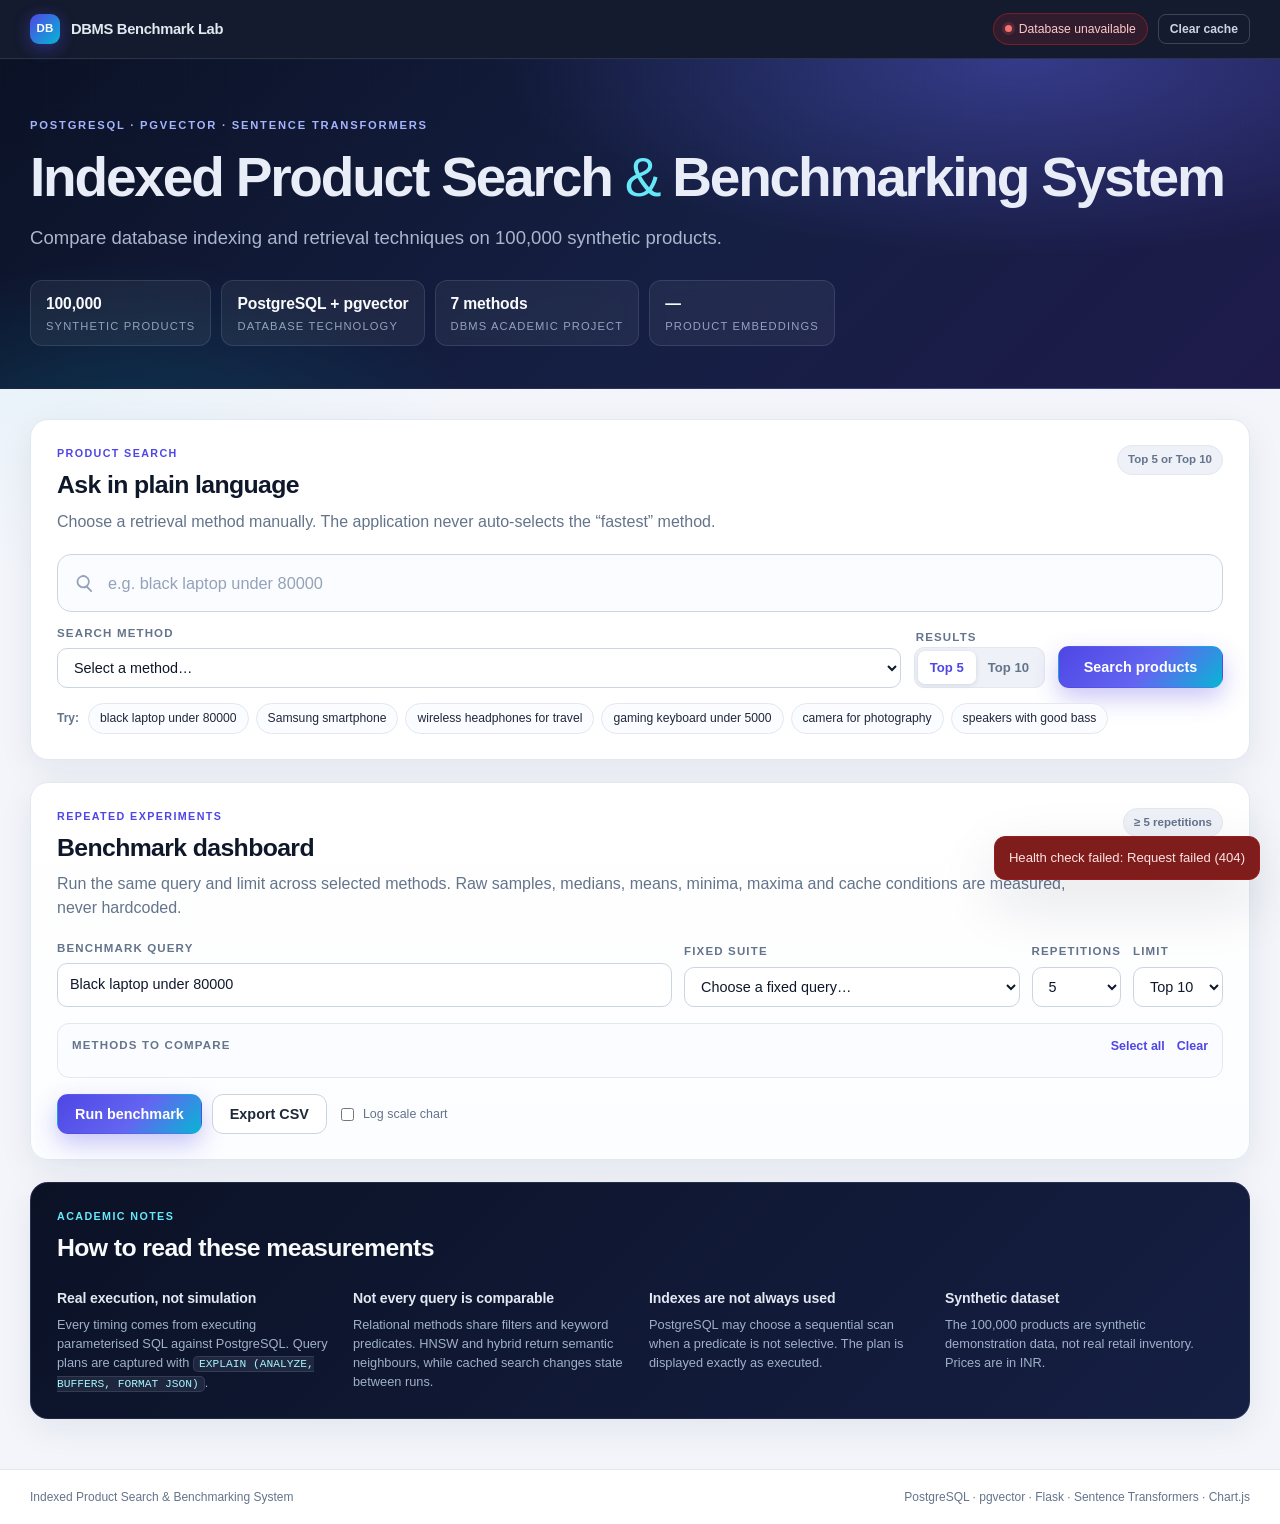
==== templates/index.html @ 807826f1 "Initial commit - Upload complete project" ====
<!DOCTYPE html>
<html lang="en">
<head>
  <meta charset="UTF-8" />
  <meta name="viewport" content="width=device-width, initial-scale=1.0" />
  <title>Indexed Product Search &amp; Benchmarking System</title>
  <meta name="description" content="Compare database indexing and retrieval techniques on 100,000 synthetic products." />
  <link rel="stylesheet" href="/static/css/style.css" />
</head>
<body>
  <div class="topbar">
    <div class="wrap topbar-inner">
      <div class="brand">
        <span class="brand-mark">DB</span>
        <span class="brand-text">DBMS Benchmark Lab</span>
      </div>
      <div class="topbar-right">
        <span id="dbStatus" class="status-pill status-loading">
          <span class="dot"></span> Connecting…
        </span>
        <button id="clearCacheBtn" class="btn btn-ghost btn-small" type="button" title="Clear the application-level search cache">
          Clear cache
        </button>
      </div>
    </div>
  </div>

  <header class="hero">
    <div class="wrap">
      <p class="eyebrow">PostgreSQL · pgvector · Sentence Transformers</p>
      <h1>Indexed Product Search <span>&amp;</span> Benchmarking System</h1>
      <p class="subtitle">
        Compare database indexing and retrieval techniques on 100,000 synthetic products.
      </p>
      <div class="hero-stats" id="heroStats">
        <div class="hero-stat"><strong id="statProducts">100,000</strong><span>synthetic products</span></div>
        <div class="hero-stat"><strong>PostgreSQL + pgvector</strong><span>database technology</span></div>
        <div class="hero-stat"><strong>7 methods</strong><span>DBMS academic project</span></div>
        <div class="hero-stat"><strong id="statEmbedded">—</strong><span>product embeddings</span></div>
      </div>
    </div>
  </header>

  <main class="wrap">
    <!-- SEARCH -->
    <section class="panel search-panel" aria-labelledby="searchTitle">
      <div class="panel-heading">
        <div>
          <p class="section-kicker">Product search</p>
          <h2 id="searchTitle">Ask in plain language</h2>
          <p class="muted">Choose a retrieval method manually. The application never auto-selects the “fastest” method.</p>
        </div>
        <span class="pill pill-soft">Top 5 or Top 10</span>
      </div>

      <form id="searchForm" class="search-form" autocomplete="off">
        <div class="search-input-wrap">
          <svg class="search-icon" viewBox="0 0 24 24" aria-hidden="true"><path d="M10.5 18a7.5 7.5 0 1 1 5.3-2.2L21 21l-1.5 1.5-5.2-5.2A7.5 7.5 0 0 1 10.5 18Zm0-2a5.5 5.5 0 1 0 0-11 5.5 5.5 0 0 0 0 11Z"/></svg>
          <input id="queryInput" name="query" type="text" maxlength="500"
                 placeholder="e.g. black laptop under 80000" aria-label="Natural-language product query" />
        </div>

        <div class="search-controls">
          <label class="field">
            <span class="field-label">Search method</span>
            <select id="methodSelect" name="method" required>
              <option value="">Select a method…</option>
            </select>
          </label>

          <fieldset class="field limit-field">
            <legend class="field-label">Results</legend>
            <div class="segmented" role="radiogroup" aria-label="Result limit">
              <label><input type="radio" name="limit" value="5" checked /><span>Top 5</span></label>
              <label><input type="radio" name="limit" value="10" /><span>Top 10</span></label>
            </div>
          </fieldset>

          <button id="searchBtn" class="btn btn-primary" type="submit">
            <span class="btn-label">Search products</span>
            <span class="spinner" hidden></span>
          </button>
        </div>
      </form>

      <div class="examples" aria-label="Example queries">
        <span class="examples-label">Try:</span>
        <button class="chip example" type="button">black laptop under 80000</button>
        <button class="chip example" type="button">Samsung smartphone</button>
        <button class="chip example" type="button">wireless headphones for travel</button>
        <button class="chip example" type="button">gaming keyboard under 5000</button>
        <button class="chip example" type="button">camera for photography</button>
        <button class="chip example" type="button">speakers with good bass</button>
      </div>

      <div id="methodHint" class="method-hint" hidden>
        <div class="method-hint-title"><span id="methodHintName"></span><span id="methodHintIndex" class="pill pill-index"></span></div>
        <p id="methodHintText"></p>
      </div>
    </section>

    <div id="searchError" class="alert alert-error" hidden role="alert"></div>

    <!-- SEARCH PERFORMANCE -->
    <section id="performanceSection" class="panel" hidden aria-labelledby="perfTitle">
      <div class="panel-heading compact">
        <div>
          <p class="section-kicker">Actual measurement</p>
          <h2 id="perfTitle">Search performance</h2>
        </div>
        <div id="cacheBadge" class="pill" hidden></div>
      </div>
      <div class="metric-grid" id="metricGrid"></div>
      <div id="parsedFilters" class="filter-strip"></div>
      <div id="searchWarnings" class="warning-list" hidden></div>
    </section>

    <!-- RESULTS -->
    <section id="resultsSection" class="panel" hidden aria-labelledby="resultsTitle">
      <div class="panel-heading compact">
        <div>
          <p class="section-kicker">Retrieved records</p>
          <h2 id="resultsTitle">Product results</h2>
        </div>
        <span id="resultCount" class="pill pill-soft"></span>
      </div>
      <div id="productGrid" class="product-grid"></div>
    </section>

    <!-- TECHNICAL DETAILS -->
    <section id="technicalSection" class="panel" hidden aria-labelledby="techTitle">
      <details class="tech-details">
        <summary>
          <div>
            <p class="section-kicker">Under the hood</p>
            <h2 id="techTitle">Technical details: SQL, query plan, indexes, buffers</h2>
          </div>
          <span class="summary-chevron" aria-hidden="true">⌄</span>
        </summary>
        <div id="technicalBody" class="tech-body"></div>
      </details>
    </section>

    <!-- BENCHMARK -->
    <section id="benchmark" class="panel benchmark-panel" aria-labelledby="benchTitle">
      <div class="panel-heading">
        <div>
          <p class="section-kicker">Repeated experiments</p>
          <h2 id="benchTitle">Benchmark dashboard</h2>
          <p class="muted">
            Run the same query and limit across selected methods. Raw samples, medians,
            means, minima, maxima and cache conditions are measured, never hardcoded.
          </p>
        </div>
        <span class="pill pill-soft">≥ 5 repetitions</span>
      </div>

      <form id="benchmarkForm" class="benchmark-form">
        <div class="benchmark-query-row">
          <label class="field grow">
            <span class="field-label">Benchmark query</span>
            <input id="benchmarkQuery" type="text" maxlength="500" value="Black laptop under 80000" />
          </label>
          <label class="field">
            <span class="field-label">Fixed suite</span>
            <select id="suiteSelect">
              <option value="">Choose a fixed query…</option>
            </select>
          </label>
          <label class="field">
            <span class="field-label">Repetitions</span>
            <select id="repetitions">
              <option value="5" selected>5</option>
              <option value="10">10</option>
              <option value="20">20</option>
            </select>
          </label>
          <label class="field">
            <span class="field-label">Limit</span>
            <select id="benchmarkLimit">
              <option value="5">Top 5</option>
              <option value="10" selected>Top 10</option>
            </select>
          </label>
        </div>

        <div class="benchmark-methods">
          <div class="methods-head">
            <span class="field-label">Methods to compare</span>
            <div class="methods-actions">
              <button id="selectAllMethods" class="link-btn" type="button">Select all</button>
              <button id="clearAllMethods" class="link-btn" type="button">Clear</button>
            </div>
          </div>
          <div id="benchmarkMethodList" class="method-checkbox-grid"></div>
        </div>

        <div class="benchmark-actions">
          <button id="runBenchmarkBtn" class="btn btn-primary" type="submit">
            <span class="btn-label">Run benchmark</span>
            <span class="spinner" hidden></span>
          </button>
          <button id="exportCsvBtn" class="btn btn-secondary" type="button">Export CSV</button>
          <label class="check-inline"><input id="logScale" type="checkbox" /> Log scale chart</label>
          <span id="benchmarkStatus" class="benchmark-status" aria-live="polite"></span>
        </div>
      </form>

      <div id="benchmarkError" class="alert alert-error" hidden role="alert"></div>

      <div id="benchmarkResults" hidden>
        <div class="chart-card">
          <div class="chart-head">
            <div>
              <h3>Execution time by method</h3>
              <p id="chartCaption" class="muted"></p>
            </div>
            <div class="legend-note">Median is the primary comparison statistic</div>
          </div>
          <div class="chart-wrap"><canvas id="benchmarkChart"></canvas></div>
        </div>

        <div class="table-card">
          <div class="chart-head">
            <div>
              <h3>Comparison table</h3>
              <p class="muted">Database execution times in milliseconds. Cache state describes the cached method.</p>
            </div>
          </div>
          <div class="table-scroll">
            <table id="comparisonTable">
              <thead>
                <tr>
                  <th>Method</th>
                  <th class="num">Median</th>
                  <th class="num">Mean</th>
                  <th class="num">Min</th>
                  <th class="num">Max</th>
                  <th class="num">Successful</th>
                  <th>Cache</th>
                  <th>Comparable</th>
                  <th class="num">Overlap</th>
                </tr>
              </thead>
              <tbody></tbody>
            </table>
          </div>
        </div>

        <div id="benchmarkConditions" class="conditions"></div>
        <div id="comparabilityNotes" class="comparability"></div>
      </div>
    </section>

    <section class="panel notes-panel">
      <div class="panel-heading compact">
        <div>
          <p class="section-kicker">Academic notes</p>
          <h2>How to read these measurements</h2>
        </div>
      </div>
      <div class="notes-grid">
        <div><h3>Real execution, not simulation</h3><p>Every timing comes from executing parameterised SQL against PostgreSQL. Query plans are captured with <code>EXPLAIN (ANALYZE, BUFFERS, FORMAT JSON)</code>.</p></div>
        <div><h3>Not every query is comparable</h3><p>Relational methods share filters and keyword predicates. HNSW and hybrid return semantic neighbours, while cached search changes state between runs.</p></div>
        <div><h3>Indexes are not always used</h3><p>PostgreSQL may choose a sequential scan when a predicate is not selective. The plan is displayed exactly as executed.</p></div>
        <div><h3>Synthetic dataset</h3><p>The 100,000 products are synthetic demonstration data, not real retail inventory. Prices are in INR.</p></div>
      </div>
    </section>
  </main>

  <footer class="footer">
    <div class="wrap footer-inner">
      <span>Indexed Product Search &amp; Benchmarking System</span>
      <span>PostgreSQL · pgvector · Flask · Sentence Transformers · Chart.js</span>
    </div>
  </footer>

  <div id="toast" class="toast" hidden></div>

  <script src="/static/vendor/chart.umd.min.js"></script>
  <script src="/static/js/app.js"></script>
</body>
</html>
---- static/css/style.css ----
:root {
  --bg: #f3f5fb;
  --bg-soft: #eef1f8;
  --card: #ffffff;
  --ink: #0f172a;
  --ink-2: #1e293b;
  --muted: #64748b;
  --muted-2: #94a3b8;
  --line: #e2e8f0;
  --line-strong: #cbd5e1;
  --primary: #4f46e5;
  --primary-dark: #3730a3;
  --primary-soft: #eef2ff;
  --cyan: #06b6d4;
  --green: #059669;
  --green-soft: #ecfdf5;
  --amber: #d97706;
  --amber-soft: #fffbeb;
  --red: #dc2626;
  --red-soft: #fef2f2;
  --navy: #0b1226;
  --navy-2: #131c38;
  --radius: 18px;
  --radius-sm: 11px;
  --shadow: 0 10px 35px rgba(15, 23, 42, 0.07);
  --shadow-lg: 0 22px 60px rgba(15, 23, 42, 0.12);
  --mono: "SFMono-Regular", ui-monospace, Menlo, Monaco, Consolas, "Liberation Mono", monospace;
  --sans: -apple-system, BlinkMacSystemFont, "Segoe UI", Inter, Roboto, Helvetica, Arial, sans-serif;
}

* { box-sizing: border-box; }
html { scroll-behavior: smooth; }
body {
  margin: 0;
  background:
    radial-gradient(1200px 500px at 85% -100px, rgba(79, 70, 229, 0.09), transparent 60%),
    radial-gradient(900px 500px at 0% 300px, rgba(6, 182, 212, 0.06), transparent 55%),
    var(--bg);
  color: var(--ink);
  font-family: var(--sans);
  line-height: 1.5;
  -webkit-font-smoothing: antialiased;
}

.wrap { width: min(1220px, calc(100% - 40px)); margin: 0 auto; }
h1, h2, h3, p { margin-top: 0; }
h1 { font-size: clamp(2rem, 4.3vw, 3.55rem); line-height: 1.06; letter-spacing: -0.04em; margin-bottom: 18px; font-weight: 750; }
h2 { font-size: clamp(1.25rem, 2vw, 1.55rem); letter-spacing: -0.025em; margin-bottom: 6px; }
h3 { font-size: 1rem; letter-spacing: -0.01em; margin-bottom: 6px; }
code { font-family: var(--mono); font-size: 0.88em; background: #f1f5f9; border: 1px solid var(--line); border-radius: 5px; padding: 1px 5px; }
.muted { color: var(--muted); margin-bottom: 0; }
[hidden] { display: none !important; }

/* Top bar */
.topbar {
  background: rgba(11, 18, 38, 0.96);
  color: #e2e8f0;
  border-bottom: 1px solid rgba(148, 163, 184, 0.18);
  position: sticky;
  top: 0;
  z-index: 30;
  backdrop-filter: blur(14px);
}
.topbar-inner { display: flex; align-items: center; justify-content: space-between; min-height: 58px; gap: 18px; }
.brand { display: flex; align-items: center; gap: 11px; font-weight: 650; letter-spacing: -0.02em; }
.brand-mark {
  display: grid; place-items: center; width: 30px; height: 30px; border-radius: 9px;
  background: linear-gradient(135deg, var(--primary), var(--cyan));
  color: #fff; font-size: 0.72rem; font-weight: 800; letter-spacing: 0.02em;
  box-shadow: 0 4px 16px rgba(79, 70, 229, 0.45);
}
.brand-text { font-size: 0.92rem; }
.topbar-right { display: flex; align-items: center; gap: 10px; }
.status-pill {
  display: inline-flex; align-items: center; gap: 7px; font-size: 0.76rem;
  padding: 6px 11px; border-radius: 999px; border: 1px solid rgba(148, 163, 184, 0.28);
  color: #cbd5e1; background: rgba(148, 163, 184, 0.08); white-space: nowrap;
}
.status-pill .dot { width: 7px; height: 7px; border-radius: 50%; background: var(--amber); box-shadow: 0 0 0 3px rgba(217, 119, 6, 0.16); }
.status-pill.status-ok { color: #a7f3d0; border-color: rgba(5, 150, 105, 0.4); background: rgba(5, 150, 105, 0.14); }
.status-pill.status-ok .dot { background: #34d399; box-shadow: 0 0 0 3px rgba(52, 211, 153, 0.16); }
.status-pill.status-error { color: #fecaca; border-color: rgba(220, 38, 38, 0.4); background: rgba(220, 38, 38, 0.14); }
.status-pill.status-error .dot { background: #f87171; box-shadow: 0 0 0 3px rgba(248, 113, 113, 0.16); }

/* Buttons */
.btn {
  appearance: none; border: 1px solid transparent; border-radius: var(--radius-sm);
  padding: 11px 17px; font-family: inherit; font-size: 0.9rem; font-weight: 620;
  cursor: pointer; display: inline-flex; align-items: center; justify-content: center; gap: 8px;
  transition: transform 0.12s ease, box-shadow 0.18s ease, background 0.18s ease, border-color 0.18s ease;
  white-space: nowrap;
}
.btn:active { transform: translateY(1px); }
.btn:disabled { opacity: 0.58; cursor: not-allowed; }
.btn-primary {
  background: linear-gradient(135deg, var(--primary), #6366f1 55%, var(--cyan));
  color: #fff; box-shadow: 0 10px 24px rgba(79, 70, 229, 0.3);
}
.btn-primary:hover:not(:disabled) { box-shadow: 0 14px 32px rgba(79, 70, 229, 0.4); transform: translateY(-1px); }
.btn-secondary { background: #fff; color: var(--ink-2); border-color: var(--line-strong); }
.btn-secondary:hover:not(:disabled) { border-color: var(--primary); color: var(--primary); background: var(--primary-soft); }
.btn-ghost { background: transparent; color: #cbd5e1; border-color: rgba(148, 163, 184, 0.3); }
.btn-ghost:hover:not(:disabled) { background: rgba(148, 163, 184, 0.12); color: #fff; }
.btn-small { padding: 7px 11px; font-size: 0.76rem; border-radius: 8px; }
.link-btn { background: none; border: 0; padding: 0; color: var(--primary); font: inherit; font-size: 0.78rem; font-weight: 600; cursor: pointer; }
.link-btn:hover { text-decoration: underline; }
.spinner {
  width: 15px; height: 15px; border: 2px solid rgba(255, 255, 255, 0.35);
  border-top-color: #fff; border-radius: 50%; animation: spin 0.75s linear infinite;
}
@keyframes spin { to { transform: rotate(360deg); } }

/* Hero */
.hero {
  position: relative; overflow: hidden; color: #e8edf7;
  background:
    radial-gradient(800px 300px at 80% 0%, rgba(99, 102, 241, 0.4), transparent 65%),
    radial-gradient(600px 320px at 10% 120%, rgba(6, 182, 212, 0.18), transparent 60%),
    linear-gradient(135deg, #0b1226 0%, #151f43 55%, #1e1b4b 100%);
  padding: 58px 0 42px;
  border-bottom: 1px solid rgba(148, 163, 184, 0.15);
}
.hero::after {
  content: ""; position: absolute; inset: 0; pointer-events: none; opacity: 0.5;
  background-image: linear-gradient(rgba(148, 163, 184, 0.06) 1px, transparent 1px), linear-gradient(90deg, rgba(148, 163, 184, 0.06) 1px, transparent 1px);
  background-size: 46px 46px;
  mask-image: linear-gradient(to bottom, rgba(0,0,0,0.5), transparent 85%);
}
.hero .wrap { position: relative; z-index: 1; }
.eyebrow {
  text-transform: uppercase; letter-spacing: 0.16em; font-size: 0.7rem;
  color: #a5b4fc; font-weight: 700; margin-bottom: 14px;
}
.hero h1 span { color: #67e8f9; font-weight: 400; }
.subtitle { color: #aab6cc; font-size: clamp(1rem, 1.6vw, 1.16rem); max-width: 760px; margin-bottom: 28px; }
.hero-stats { display: flex; flex-wrap: wrap; gap: 10px; }
.hero-stat {
  background: rgba(255, 255, 255, 0.055); border: 1px solid rgba(148, 163, 184, 0.19);
  border-radius: 12px; padding: 11px 15px; min-width: 155px;
  backdrop-filter: blur(8px);
}
.hero-stat strong { display: block; font-size: 0.98rem; letter-spacing: -0.01em; color: #f8fafc; }
.hero-stat span { display: block; font-size: 0.7rem; text-transform: uppercase; letter-spacing: 0.1em; color: #93a3bd; margin-top: 2px; }

/* Panels */
main { padding: 30px 0 12px; }
.panel {
  background: var(--card); border: 1px solid var(--line); border-radius: var(--radius);
  box-shadow: var(--shadow); padding: 25px 26px; margin-bottom: 22px;
}
.panel-heading { display: flex; align-items: flex-start; justify-content: space-between; gap: 18px; margin-bottom: 20px; }
.panel-heading.compact { margin-bottom: 15px; }
.section-kicker {
  text-transform: uppercase; letter-spacing: 0.13em; font-size: 0.67rem;
  color: var(--primary); font-weight: 750; margin-bottom: 5px;
}
.pill {
  display: inline-flex; align-items: center; gap: 6px; padding: 5px 10px;
  border-radius: 999px; font-size: 0.72rem; font-weight: 650; white-space: nowrap;
  border: 1px solid transparent;
}
.pill-soft { background: var(--bg-soft); color: var(--muted); border-color: var(--line); }
.pill-index { background: #ecfeff; color: #0e7490; border-color: #a5f3fc; font-family: var(--mono); font-size: 0.68rem; }
.pill-green { background: var(--green-soft); color: var(--green); border-color: #a7f3d0; }
.pill-amber { background: var(--amber-soft); color: var(--amber); border-color: #fde68a; }
.pill-red { background: var(--red-soft); color: var(--red); border-color: #fecaca; }
.pill-blue { background: var(--primary-soft); color: var(--primary); border-color: #c7d2fe; }

/* Search */
.search-form { display: grid; gap: 13px; }
.search-input-wrap { position: relative; }
.search-icon { position: absolute; left: 17px; top: 50%; width: 21px; height: 21px; transform: translateY(-50%); fill: var(--muted-2); pointer-events: none; }
#queryInput {
  width: 100%; padding: 16px 18px 16px 50px; border-radius: 14px;
  border: 1.5px solid var(--line-strong); font: inherit; font-size: 1.02rem; color: var(--ink);
  background: #fbfcff; transition: border-color 0.18s ease, box-shadow 0.18s ease, background 0.18s ease;
}
#queryInput:focus { outline: none; border-color: var(--primary); background: #fff; box-shadow: 0 0 0 4px rgba(79, 70, 229, 0.11); }
#queryInput::placeholder { color: var(--muted-2); }
.search-controls { display: grid; grid-template-columns: minmax(230px, 1.5fr) auto minmax(165px, auto); gap: 13px; align-items: end; }
.field { display: grid; gap: 6px; min-width: 0; }
.field-label { font-size: 0.72rem; text-transform: uppercase; letter-spacing: 0.1em; color: var(--muted); font-weight: 700; }
select, input[type="text"] {
  width: 100%; border: 1px solid var(--line-strong); border-radius: 10px;
  padding: 10px 12px; font: inherit; font-size: 0.9rem; background: #fff; color: var(--ink);
}
select:focus, input[type="text"]:focus { outline: none; border-color: var(--primary); box-shadow: 0 0 0 3px rgba(79, 70, 229, 0.1); }
.limit-field { border: 0; padding: 0; margin: 0; }
.segmented { display: inline-flex; background: var(--bg-soft); border: 1px solid var(--line); border-radius: 10px; padding: 3px; }
.segmented label { cursor: pointer; }
.segmented input { position: absolute; opacity: 0; pointer-events: none; }
.segmented span { display: block; padding: 7px 12px; border-radius: 7px; font-size: 0.82rem; font-weight: 620; color: var(--muted); transition: background 0.15s ease, color 0.15s ease, box-shadow 0.15s ease; }
.segmented input:checked + span { background: #fff; color: var(--primary); box-shadow: 0 1px 5px rgba(15, 23, 42, 0.12); }
.search-controls .btn-primary { padding: 12px 22px; min-height: 42px; }
.examples { display: flex; align-items: center; flex-wrap: wrap; gap: 7px; margin-top: 15px; }
.examples-label { font-size: 0.75rem; color: var(--muted); font-weight: 650; margin-right: 2px; }
.chip {
  border: 1px solid var(--line); background: #fbfcff; color: var(--ink-2);
  border-radius: 999px; padding: 5px 11px; font: inherit; font-size: 0.76rem; cursor: pointer;
  transition: all 0.15s ease;
}
.chip:hover { border-color: #a5b4fc; color: var(--primary); background: var(--primary-soft); }
.method-hint { margin-top: 17px; background: linear-gradient(135deg, #f8faff, #f3f7ff); border: 1px solid #e0e7ff; border-radius: 12px; padding: 13px 15px; }
.method-hint-title { display: flex; align-items: center; gap: 8px; flex-wrap: wrap; font-weight: 700; font-size: 0.88rem; margin-bottom: 4px; }
.method-hint p { margin: 0; color: var(--muted); font-size: 0.83rem; }

/* Alerts */
.alert { border-radius: 12px; padding: 12px 15px; font-size: 0.88rem; margin-bottom: 20px; border: 1px solid; }
.alert-error { background: var(--red-soft); border-color: #fecaca; color: #991b1b; }
.alert-info { background: var(--primary-soft); border-color: #c7d2fe; color: var(--primary-dark); }

/* Metrics */
.metric-grid { display: grid; grid-template-columns: repeat(auto-fit, minmax(155px, 1fr)); gap: 11px; }
.metric-card { background: linear-gradient(180deg, #fbfcff, #f8fafc); border: 1px solid var(--line); border-radius: 13px; padding: 13px 14px; }
.metric-label { font-size: 0.68rem; text-transform: uppercase; letter-spacing: 0.1em; color: var(--muted); font-weight: 720; }
.metric-value { font-size: 1.32rem; font-weight: 730; letter-spacing: -0.03em; margin-top: 4px; color: var(--ink); }
.metric-value small { font-size: 0.68rem; color: var(--muted); font-weight: 600; letter-spacing: 0; margin-left: 2px; }
.metric-sub { font-size: 0.7rem; color: var(--muted-2); margin-top: 2px; white-space: nowrap; overflow: hidden; text-overflow: ellipsis; }
.metric-card.accent { background: linear-gradient(135deg, #eef2ff, #ecfeff); border-color: #c7d2fe; }
.metric-card.accent .metric-value { color: var(--primary-dark); }
.filter-strip { display: flex; flex-wrap: wrap; gap: 6px; margin-top: 14px; }
.filter-chip { background: #f8fafc; border: 1px solid var(--line); border-radius: 8px; padding: 4px 8px; font-size: 0.72rem; color: var(--muted); }
.filter-chip strong { color: var(--ink-2); font-weight: 650; }
.warning-list { margin-top: 14px; display: grid; gap: 7px; }
.warning-item { background: var(--amber-soft); border: 1px solid #fde68a; color: #92400e; border-radius: 9px; padding: 9px 11px; font-size: 0.79rem; }

/* Products */
.product-grid { display: grid; grid-template-columns: repeat(auto-fill, minmax(290px, 1fr)); gap: 14px; }
.product-card {
  border: 1px solid var(--line); border-radius: 14px; padding: 16px;
  background: linear-gradient(180deg, #fff, #fcfdff);
  transition: transform 0.15s ease, box-shadow 0.18s ease, border-color 0.18s ease;
  display: flex; flex-direction: column; min-width: 0;
}
.product-card:hover { transform: translateY(-2px); border-color: #c7d2fe; box-shadow: 0 12px 30px rgba(15, 23, 42, 0.08); }
.product-top { display: flex; justify-content: space-between; align-items: flex-start; gap: 10px; margin-bottom: 7px; }
.product-cat { font-size: 0.64rem; text-transform: uppercase; letter-spacing: 0.11em; color: var(--primary); font-weight: 750; }
.product-id { font-family: var(--mono); font-size: 0.62rem; color: var(--muted-2); }
.product-name { font-size: 1rem; line-height: 1.28; margin: 0 0 3px; letter-spacing: -0.015em; }
.product-brand { color: var(--muted); font-size: 0.8rem; margin-bottom: 10px; }
.product-price-row { display: flex; align-items: baseline; justify-content: space-between; gap: 10px; margin-bottom: 9px; }
.product-price { font-size: 1.18rem; font-weight: 750; letter-spacing: -0.03em; color: var(--ink); }
.product-price small { font-size: 0.65rem; color: var(--muted); font-weight: 600; }
.rating { font-size: 0.75rem; color: #b45309; background: #fffbeb; border: 1px solid #fde68a; border-radius: 6px; padding: 3px 6px; white-space: nowrap; font-weight: 650; }
.product-meta { display: flex; flex-wrap: wrap; gap: 7px; margin-bottom: 10px; }
.meta-pill { display: inline-flex; align-items: center; gap: 5px; font-size: 0.69rem; color: var(--muted); background: #f8fafc; border: 1px solid var(--line); border-radius: 6px; padding: 3px 7px; }
.color-dot { width: 8px; height: 8px; border-radius: 50%; border: 1px solid rgba(15, 23, 42, 0.15); }
.product-desc { font-size: 0.79rem; color: #52617a; margin-bottom: 11px; display: -webkit-box; -webkit-line-clamp: 3; -webkit-box-orient: vertical; overflow: hidden; }
.tag-row { display: flex; flex-wrap: wrap; gap: 4px; margin-top: auto; }
.tag { font-size: 0.64rem; color: var(--muted); background: var(--bg-soft); border-radius: 5px; padding: 2px 6px; white-space: nowrap; max-width: 100%; overflow: hidden; text-overflow: ellipsis; }
.similarity-badge { font-size: 0.64rem; color: #0e7490; background: #ecfeff; border: 1px solid #a5f3fc; border-radius: 6px; padding: 3px 6px; font-weight: 650; }
.empty-state { text-align: center; padding: 34px 18px; color: var(--muted); border: 1px dashed var(--line-strong); border-radius: 13px; background: #fbfcff; }

/* Technical */
.tech-details > summary { list-style: none; cursor: pointer; display: flex; align-items: center; justify-content: space-between; gap: 16px; }
.tech-details > summary::-webkit-details-marker { display: none; }
.summary-chevron { font-size: 1.4rem; color: var(--muted); transition: transform 0.18s ease; }
.tech-details[open] .summary-chevron { transform: rotate(180deg); }
.tech-body { margin-top: 19px; border-top: 1px solid var(--line); padding-top: 19px; }
.tech-grid { display: grid; grid-template-columns: repeat(auto-fit, minmax(250px, 1fr)); gap: 13px; margin-bottom: 15px; }
.tech-block { border: 1px solid var(--line); border-radius: 11px; background: #fbfcff; padding: 12px 13px; min-width: 0; }
.tech-block h4 { margin: 0 0 7px; font-size: 0.7rem; text-transform: uppercase; letter-spacing: 0.1em; color: var(--muted); }
.tech-block .big { font-size: 1.02rem; font-weight: 700; color: var(--ink-2); }
.index-badges { display: flex; flex-wrap: wrap; gap: 5px; }
.index-badge { font-family: var(--mono); font-size: 0.68rem; background: #ecfeff; color: #0e7490; border: 1px solid #a5f3fc; border-radius: 5px; padding: 3px 6px; }
.code-block {
  background: #0b1226; color: #dbeafe; border-radius: 11px; padding: 14px 15px;
  font-family: var(--mono); font-size: 0.74rem; line-height: 1.55; overflow: auto;
  white-space: pre-wrap; word-break: break-word; margin: 0; border: 1px solid #1e293b;
}
.code-block .sql-keyword { color: #67e8f9; }
.params-block { background: #f8fafc; border: 1px solid var(--line); border-radius: 9px; padding: 10px 12px; font-family: var(--mono); font-size: 0.72rem; overflow: auto; margin: 0; }
.plan-table { width: 100%; border-collapse: collapse; font-size: 0.74rem; }
.plan-table th, .plan-table td { text-align: left; padding: 7px 8px; border-bottom: 1px solid var(--line); vertical-align: top; }
.plan-table th { color: var(--muted); font-size: 0.66rem; text-transform: uppercase; letter-spacing: 0.07em; font-weight: 700; }
.plan-node-name { font-family: var(--mono); font-size: 0.7rem; }
.plan-indent { color: var(--muted-2); }
.tech-section { margin-top: 15px; }
.tech-section > h3 { font-size: 0.82rem; text-transform: uppercase; letter-spacing: 0.1em; color: var(--muted); margin-bottom: 8px; }
.tech-section details summary { cursor: pointer; font-size: 0.78rem; color: var(--primary); font-weight: 600; }
.tech-section details[open] summary { margin-bottom: 8px; }
.cache-panel { display: flex; flex-wrap: wrap; gap: 9px; }
.cache-item { background: #f8fafc; border: 1px solid var(--line); border-radius: 8px; padding: 7px 9px; font-size: 0.73rem; color: var(--muted); }
.cache-item strong { color: var(--ink-2); }

/* Benchmark */
.benchmark-panel { background: linear-gradient(180deg, #fff, #fcfdff); }
.benchmark-form { display: grid; gap: 16px; }
.benchmark-query-row { display: grid; grid-template-columns: minmax(220px, 2.2fr) minmax(190px, 1.2fr) auto auto; gap: 12px; align-items: end; }
.grow { min-width: 0; }
.benchmark-methods { border: 1px solid var(--line); border-radius: 12px; padding: 13px 14px; background: #fbfcff; }
.methods-head { display: flex; align-items: center; justify-content: space-between; gap: 12px; margin-bottom: 9px; }
.methods-actions { display: flex; gap: 12px; }
.method-checkbox-grid { display: grid; grid-template-columns: repeat(auto-fill, minmax(195px, 1fr)); gap: 7px; }
.method-checkbox {
  display: flex; align-items: flex-start; gap: 8px; padding: 8px 9px; border: 1px solid var(--line);
  border-radius: 8px; background: #fff; cursor: pointer; transition: all 0.14s ease;
}
.method-checkbox:hover { border-color: #c7d2fe; background: #f8faff; }
.method-checkbox input { margin-top: 2px; accent-color: var(--primary); }
.method-checkbox span { font-size: 0.78rem; line-height: 1.3; }
.method-checkbox small { display: block; font-size: 0.65rem; color: var(--muted); margin-top: 2px; font-family: var(--mono); overflow-wrap: anywhere; }
.benchmark-actions { display: flex; align-items: center; flex-wrap: wrap; gap: 10px; }
.check-inline { display: inline-flex; align-items: center; gap: 6px; font-size: 0.78rem; color: var(--muted); cursor: pointer; }
.check-inline input { accent-color: var(--primary); }
.benchmark-status { font-size: 0.78rem; color: var(--muted); }
.chart-card, .table-card { border: 1px solid var(--line); border-radius: 14px; background: #fff; padding: 17px; margin-top: 18px; }
.chart-head { display: flex; align-items: flex-start; justify-content: space-between; gap: 15px; margin-bottom: 12px; }
.chart-head h3 { margin-bottom: 2px; }
.legend-note { font-size: 0.7rem; color: var(--muted); background: var(--bg-soft); border-radius: 6px; padding: 4px 8px; white-space: nowrap; }
.chart-wrap { position: relative; height: 360px; }
.table-scroll { overflow-x: auto; }
#comparisonTable { width: 100%; border-collapse: collapse; font-size: 0.8rem; min-width: 760px; }
#comparisonTable th, #comparisonTable td { padding: 9px 10px; border-bottom: 1px solid var(--line); text-align: left; white-space: nowrap; }
#comparisonTable th { color: var(--muted); font-size: 0.67rem; text-transform: uppercase; letter-spacing: 0.08em; font-weight: 720; background: #fbfcff; }
#comparisonTable tbody tr:hover { background: #f8faff; }
#comparisonTable .num { text-align: right; font-variant-numeric: tabular-nums; }
#comparisonTable td.method-cell { font-weight: 650; color: var(--ink-2); }
.conditions { margin-top: 16px; background: #f8fafc; border: 1px solid var(--line); border-radius: 12px; padding: 13px 15px; }
.conditions h4 { margin: 0 0 6px; font-size: 0.72rem; text-transform: uppercase; letter-spacing: 0.1em; color: var(--muted); }
.conditions p { margin: 0; font-size: 0.79rem; color: var(--muted); }
.conditions .condition-chips { display: flex; flex-wrap: wrap; gap: 6px; margin-top: 7px; }
.condition-chip { font-size: 0.7rem; background: #fff; border: 1px solid var(--line); border-radius: 6px; padding: 3px 7px; color: var(--muted); }
.comparability { margin-top: 12px; display: grid; gap: 7px; }
.comparability-item { font-size: 0.76rem; color: var(--muted); border-left: 3px solid #c7d2fe; padding: 3px 0 3px 10px; }
.comparability-item strong { color: var(--ink-2); }

/* Notes */
.notes-panel { background: linear-gradient(135deg, #0b1226, #151f43); color: #cbd5e1; border-color: rgba(148, 163, 184, 0.15); }
.notes-panel .section-kicker { color: #67e8f9; }
.notes-panel h2 { color: #f8fafc; }
.notes-grid { display: grid; grid-template-columns: repeat(auto-fit, minmax(220px, 1fr)); gap: 18px; }
.notes-grid h3 { color: #e2e8f0; font-size: 0.88rem; }
.notes-grid p { color: #9fb0c8; font-size: 0.8rem; margin: 0; }
.notes-grid code { background: rgba(148, 163, 184, 0.13); border-color: rgba(148, 163, 184, 0.18); color: #a5f3fc; }

/* Footer, toast */
.footer { border-top: 1px solid var(--line); background: #fff; margin-top: 16px; padding: 18px 0; }
.footer-inner { display: flex; justify-content: space-between; gap: 15px; flex-wrap: wrap; color: var(--muted); font-size: 0.75rem; }
.toast {
  position: fixed; right: 20px; bottom: 20px; z-index: 100; max-width: min(390px, calc(100vw - 40px));
  background: #0b1226; color: #e2e8f0; border: 1px solid #334155; border-radius: 11px;
  padding: 11px 14px; font-size: 0.82rem; box-shadow: var(--shadow-lg);
}
.toast.error { background: #7f1d1d; border-color: #991b1b; color: #fee2e2; }

@media (max-width: 900px) {
  .search-controls { grid-template-columns: 1fr 1fr; }
  .search-controls .btn-primary { grid-column: 1 / -1; }
  .benchmark-query-row { grid-template-columns: 1fr 1fr; }
  .benchmark-query-row .grow { grid-column: 1 / -1; }
}
@media (max-width: 640px) {
  .wrap { width: min(100% - 24px, 1220px); }
  .hero { padding: 38px 0 30px; }
  .panel { padding: 18px 15px; border-radius: 14px; }
  .panel-heading { flex-direction: column; gap: 8px; }
  .search-controls, .benchmark-query-row { grid-template-columns: 1fr; }
  .search-controls .btn-primary { grid-column: auto; }
  .topbar-inner { min-height: 52px; }
  .brand-text { display: none; }
  .hero-stat { min-width: calc(50% - 5px); flex: 1; }
  .chart-wrap { height: 300px; }
  .chart-head { flex-direction: column; }
  .product-grid { grid-template-columns: 1fr; }
  .metric-grid { grid-template-columns: 1fr 1fr; }
  .method-checkbox-grid { grid-template-columns: 1fr; }
  .footer-inner { flex-direction: column; gap: 4px; }
}
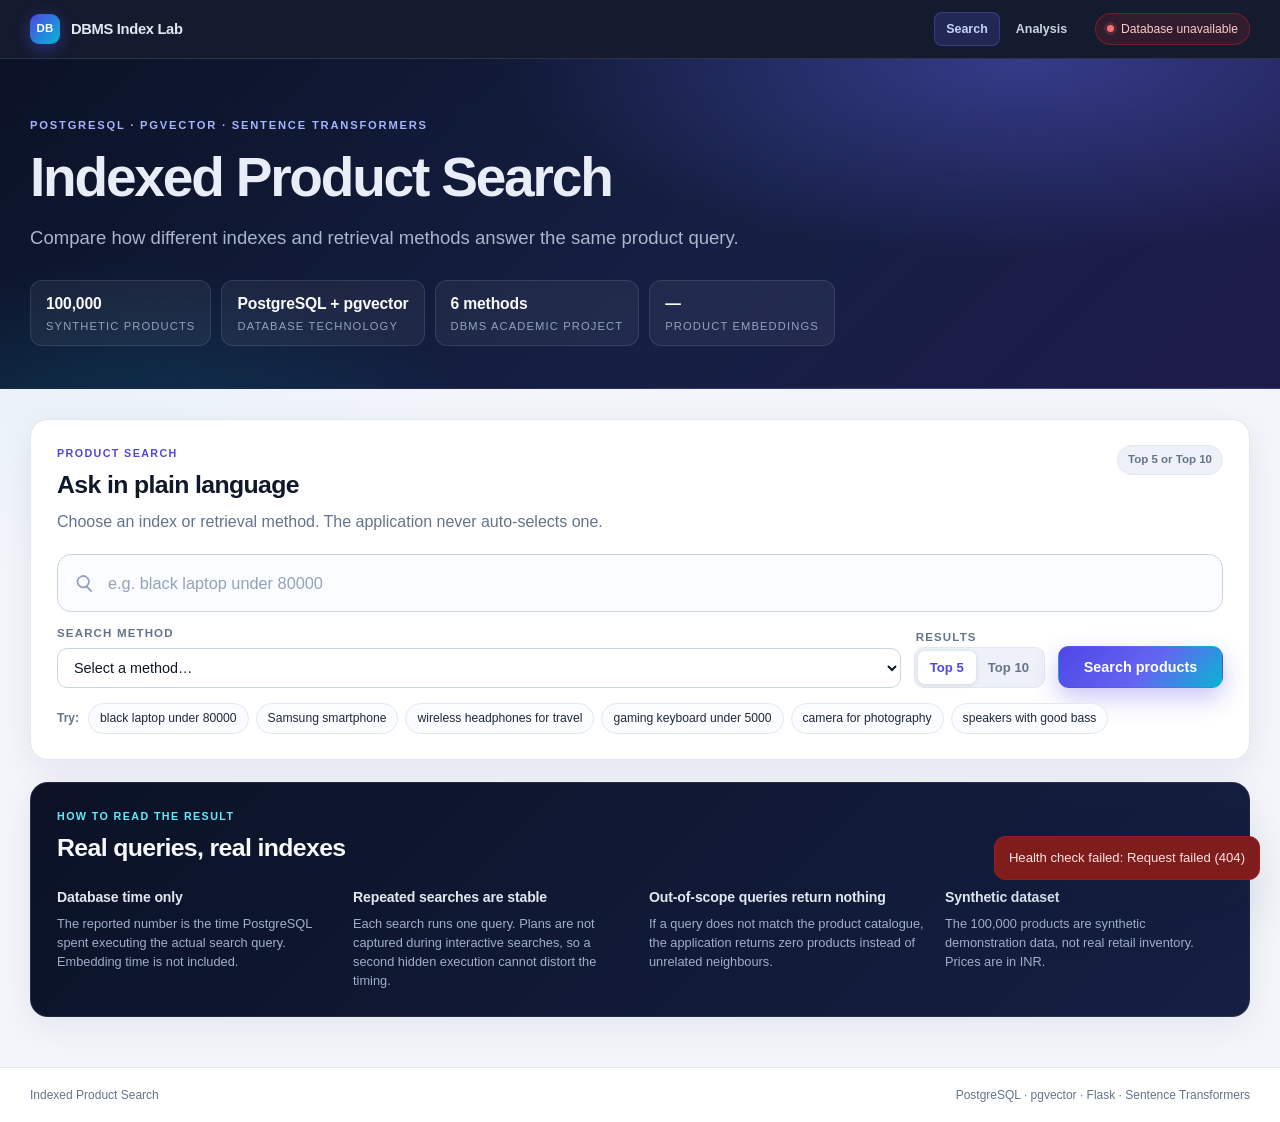
==== commit 2d2a79c1: "Simplify search app to six methods with analysis dashboard - Remove standalone B-tree method and ben" ====
--- a/templates/index.html
+++ b/templates/index.html
@@ -3,8 +3,8 @@
 <head>
   <meta charset="UTF-8" />
   <meta name="viewport" content="width=device-width, initial-scale=1.0" />
-  <title>Indexed Product Search &amp; Benchmarking System</title>
-  <meta name="description" content="Compare database indexing and retrieval techniques on 100,000 synthetic products." />
+  <title>Indexed Product Search</title>
+  <meta name="description" content="Compare database indexes and retrieval methods on 100,000 synthetic products." />
   <link rel="stylesheet" href="/static/css/style.css" />
 </head>
 <body>
@@ -12,15 +12,16 @@
     <div class="wrap topbar-inner">
       <div class="brand">
         <span class="brand-mark">DB</span>
-        <span class="brand-text">DBMS Benchmark Lab</span>
+        <span class="brand-text">DBMS Index Lab</span>
       </div>
       <div class="topbar-right">
+        <nav class="topbar-nav" aria-label="Primary">
+          <a class="nav-link active" href="/">Search</a>
+          <a class="nav-link" href="/analysis">Analysis</a>
+        </nav>
         <span id="dbStatus" class="status-pill status-loading">
           <span class="dot"></span> Connecting…
         </span>
-        <button id="clearCacheBtn" class="btn btn-ghost btn-small" type="button" title="Clear the application-level search cache">
-          Clear cache
-        </button>
       </div>
     </div>
   </div>
@@ -28,14 +29,14 @@
   <header class="hero">
     <div class="wrap">
       <p class="eyebrow">PostgreSQL · pgvector · Sentence Transformers</p>
-      <h1>Indexed Product Search <span>&amp;</span> Benchmarking System</h1>
+      <h1>Indexed Product Search</h1>
       <p class="subtitle">
-        Compare database indexing and retrieval techniques on 100,000 synthetic products.
+        Compare how different indexes and retrieval methods answer the same product query.
       </p>
       <div class="hero-stats" id="heroStats">
         <div class="hero-stat"><strong id="statProducts">100,000</strong><span>synthetic products</span></div>
         <div class="hero-stat"><strong>PostgreSQL + pgvector</strong><span>database technology</span></div>
-        <div class="hero-stat"><strong>7 methods</strong><span>DBMS academic project</span></div>
+        <div class="hero-stat"><strong>6 methods</strong><span>DBMS academic project</span></div>
         <div class="hero-stat"><strong id="statEmbedded">—</strong><span>product embeddings</span></div>
       </div>
     </div>
@@ -48,7 +49,7 @@
         <div>
           <p class="section-kicker">Product search</p>
           <h2 id="searchTitle">Ask in plain language</h2>
-          <p class="muted">Choose a retrieval method manually. The application never auto-selects the “fastest” method.</p>
+          <p class="muted">Choose an index or retrieval method. The application never auto-selects one.</p>
         </div>
         <span class="pill pill-soft">Top 5 or Top 10</span>
       </div>
@@ -100,13 +101,14 @@
     </section>
 
     <div id="searchError" class="alert alert-error" hidden role="alert"></div>
+    <div id="searchNotice" class="alert alert-info" hidden role="alert"></div>
 
     <!-- SEARCH PERFORMANCE -->
     <section id="performanceSection" class="panel" hidden aria-labelledby="perfTitle">
       <div class="panel-heading compact">
         <div>
           <p class="section-kicker">Actual measurement</p>
-          <h2 id="perfTitle">Search performance</h2>
+          <h2 id="perfTitle">Database execution time</h2>
         </div>
         <div id="cacheBadge" class="pill" hidden></div>
       </div>
@@ -127,142 +129,17 @@
       <div id="productGrid" class="product-grid"></div>
     </section>
 
-    <!-- TECHNICAL DETAILS -->
-    <section id="technicalSection" class="panel" hidden aria-labelledby="techTitle">
-      <details class="tech-details">
-        <summary>
-          <div>
-            <p class="section-kicker">Under the hood</p>
-            <h2 id="techTitle">Technical details: SQL, query plan, indexes, buffers</h2>
-          </div>
-          <span class="summary-chevron" aria-hidden="true">⌄</span>
-        </summary>
-        <div id="technicalBody" class="tech-body"></div>
-      </details>
-    </section>
-
-    <!-- BENCHMARK -->
-    <section id="benchmark" class="panel benchmark-panel" aria-labelledby="benchTitle">
-      <div class="panel-heading">
-        <div>
-          <p class="section-kicker">Repeated experiments</p>
-          <h2 id="benchTitle">Benchmark dashboard</h2>
-          <p class="muted">
-            Run the same query and limit across selected methods. Raw samples, medians,
-            means, minima, maxima and cache conditions are measured, never hardcoded.
-          </p>
-        </div>
-        <span class="pill pill-soft">≥ 5 repetitions</span>
-      </div>
-
-      <form id="benchmarkForm" class="benchmark-form">
-        <div class="benchmark-query-row">
-          <label class="field grow">
-            <span class="field-label">Benchmark query</span>
-            <input id="benchmarkQuery" type="text" maxlength="500" value="Black laptop under 80000" />
-          </label>
-          <label class="field">
-            <span class="field-label">Fixed suite</span>
-            <select id="suiteSelect">
-              <option value="">Choose a fixed query…</option>
-            </select>
-          </label>
-          <label class="field">
-            <span class="field-label">Repetitions</span>
-            <select id="repetitions">
-              <option value="5" selected>5</option>
-              <option value="10">10</option>
-              <option value="20">20</option>
-            </select>
-          </label>
-          <label class="field">
-            <span class="field-label">Limit</span>
-            <select id="benchmarkLimit">
-              <option value="5">Top 5</option>
-              <option value="10" selected>Top 10</option>
-            </select>
-          </label>
-        </div>
-
-        <div class="benchmark-methods">
-          <div class="methods-head">
-            <span class="field-label">Methods to compare</span>
-            <div class="methods-actions">
-              <button id="selectAllMethods" class="link-btn" type="button">Select all</button>
-              <button id="clearAllMethods" class="link-btn" type="button">Clear</button>
-            </div>
-          </div>
-          <div id="benchmarkMethodList" class="method-checkbox-grid"></div>
-        </div>
-
-        <div class="benchmark-actions">
-          <button id="runBenchmarkBtn" class="btn btn-primary" type="submit">
-            <span class="btn-label">Run benchmark</span>
-            <span class="spinner" hidden></span>
-          </button>
-          <button id="exportCsvBtn" class="btn btn-secondary" type="button">Export CSV</button>
-          <label class="check-inline"><input id="logScale" type="checkbox" /> Log scale chart</label>
-          <span id="benchmarkStatus" class="benchmark-status" aria-live="polite"></span>
-        </div>
-      </form>
-
-      <div id="benchmarkError" class="alert alert-error" hidden role="alert"></div>
-
-      <div id="benchmarkResults" hidden>
-        <div class="chart-card">
-          <div class="chart-head">
-            <div>
-              <h3>Execution time by method</h3>
-              <p id="chartCaption" class="muted"></p>
-            </div>
-            <div class="legend-note">Median is the primary comparison statistic</div>
-          </div>
-          <div class="chart-wrap"><canvas id="benchmarkChart"></canvas></div>
-        </div>
-
-        <div class="table-card">
-          <div class="chart-head">
-            <div>
-              <h3>Comparison table</h3>
-              <p class="muted">Database execution times in milliseconds. Cache state describes the cached method.</p>
-            </div>
-          </div>
-          <div class="table-scroll">
-            <table id="comparisonTable">
-              <thead>
-                <tr>
-                  <th>Method</th>
-                  <th class="num">Median</th>
-                  <th class="num">Mean</th>
-                  <th class="num">Min</th>
-                  <th class="num">Max</th>
-                  <th class="num">Successful</th>
-                  <th>Cache</th>
-                  <th>Comparable</th>
-                  <th class="num">Overlap</th>
-                </tr>
-              </thead>
-              <tbody></tbody>
-            </table>
-          </div>
-        </div>
-
-        <div id="benchmarkConditions" class="conditions"></div>
-        <div id="comparabilityNotes" class="comparability"></div>
-      </div>
-    </section>
-
     <section class="panel notes-panel">
       <div class="panel-heading compact">
         <div>
-          <p class="section-kicker">Academic notes</p>
-          <h2>How to read these measurements</h2>
+          <p class="section-kicker">How to read the result</p>
+          <h2>Real queries, real indexes</h2>
         </div>
       </div>
       <div class="notes-grid">
-        <div><h3>Real execution, not simulation</h3><p>Every timing comes from executing parameterised SQL against PostgreSQL. Query plans are captured with <code>EXPLAIN (ANALYZE, BUFFERS, FORMAT JSON)</code>.</p></div>
-        <div><h3>Not every query is comparable</h3><p>Relational methods share filters and keyword predicates. HNSW and hybrid return semantic neighbours, while cached search changes state between runs.</p></div>
-        <div><h3>Indexes are not always used</h3><p>PostgreSQL may choose a sequential scan when a predicate is not selective. The plan is displayed exactly as executed.</p></div>
+        <div><h3>Database time only</h3><p>The reported number is the time PostgreSQL spent executing the actual search query. Embedding time is not included.</p></div>
+        <div><h3>Repeated searches are stable</h3><p>Each search runs one query. Plans are not captured during interactive searches, so a second hidden execution cannot distort the timing.</p></div>
+        <div><h3>Out-of-scope queries return nothing</h3><p>If a query does not match the product catalogue, the application returns zero products instead of unrelated neighbours.</p></div>
         <div><h3>Synthetic dataset</h3><p>The 100,000 products are synthetic demonstration data, not real retail inventory. Prices are in INR.</p></div>
       </div>
     </section>
@@ -270,14 +147,13 @@
 
   <footer class="footer">
     <div class="wrap footer-inner">
-      <span>Indexed Product Search &amp; Benchmarking System</span>
-      <span>PostgreSQL · pgvector · Flask · Sentence Transformers · Chart.js</span>
+      <span>Indexed Product Search</span>
+      <span>PostgreSQL · pgvector · Flask · Sentence Transformers</span>
     </div>
   </footer>
 
   <div id="toast" class="toast" hidden></div>
 
-  <script src="/static/vendor/chart.umd.min.js"></script>
   <script src="/static/js/app.js"></script>
 </body>
 </html>
--- a/static/css/style.css
+++ b/static/css/style.css
@@ -367,3 +367,33 @@
   .method-checkbox-grid { grid-template-columns: 1fr; }
   .footer-inner { flex-direction: column; gap: 4px; }
 }
+
+/* Navigation */
+.topbar-nav { display: flex; align-items: center; gap: 4px; margin-right: 6px; }
+.nav-link {
+  color: #cbd5e1; text-decoration: none; font-size: 0.78rem; font-weight: 640;
+  padding: 7px 11px; border-radius: 8px; border: 1px solid transparent;
+  transition: color 0.15s ease, background 0.15s ease, border-color 0.15s ease;
+}
+.nav-link:hover { color: #fff; background: rgba(148, 163, 184, 0.12); }
+.nav-link.active { color: #c7d2fe; background: rgba(99, 102, 241, 0.18); border-color: rgba(99, 102, 241, 0.35); }
+
+/* Secondary page hero */
+.hero-compact { padding: 42px 0 30px; }
+.hero-compact h1 { margin-bottom: 10px; }
+
+/* Analysis */
+#analysisTable { width: 100%; border-collapse: collapse; font-size: 0.8rem; min-width: 620px; }
+#analysisTable th, #analysisTable td { padding: 9px 10px; border-bottom: 1px solid var(--line); text-align: left; vertical-align: top; }
+#analysisTable th { color: var(--muted); font-size: 0.67rem; text-transform: uppercase; letter-spacing: 0.08em; font-weight: 720; background: #fbfcff; }
+#analysisTable tbody tr:hover { background: #f8faff; }
+#analysisTable .num { text-align: right; font-variant-numeric: tabular-nums; white-space: nowrap; }
+#analysisTable td.method-cell { font-weight: 650; color: var(--ink-2); white-space: nowrap; }
+.empty-state a { color: var(--primary); font-weight: 650; }
+
+@media (max-width: 640px) {
+  .topbar-right { gap: 6px; }
+  .topbar-nav { margin-right: 0; }
+  .nav-link { padding: 6px 8px; font-size: 0.72rem; }
+  .hero-compact { padding: 30px 0 22px; }
+}
